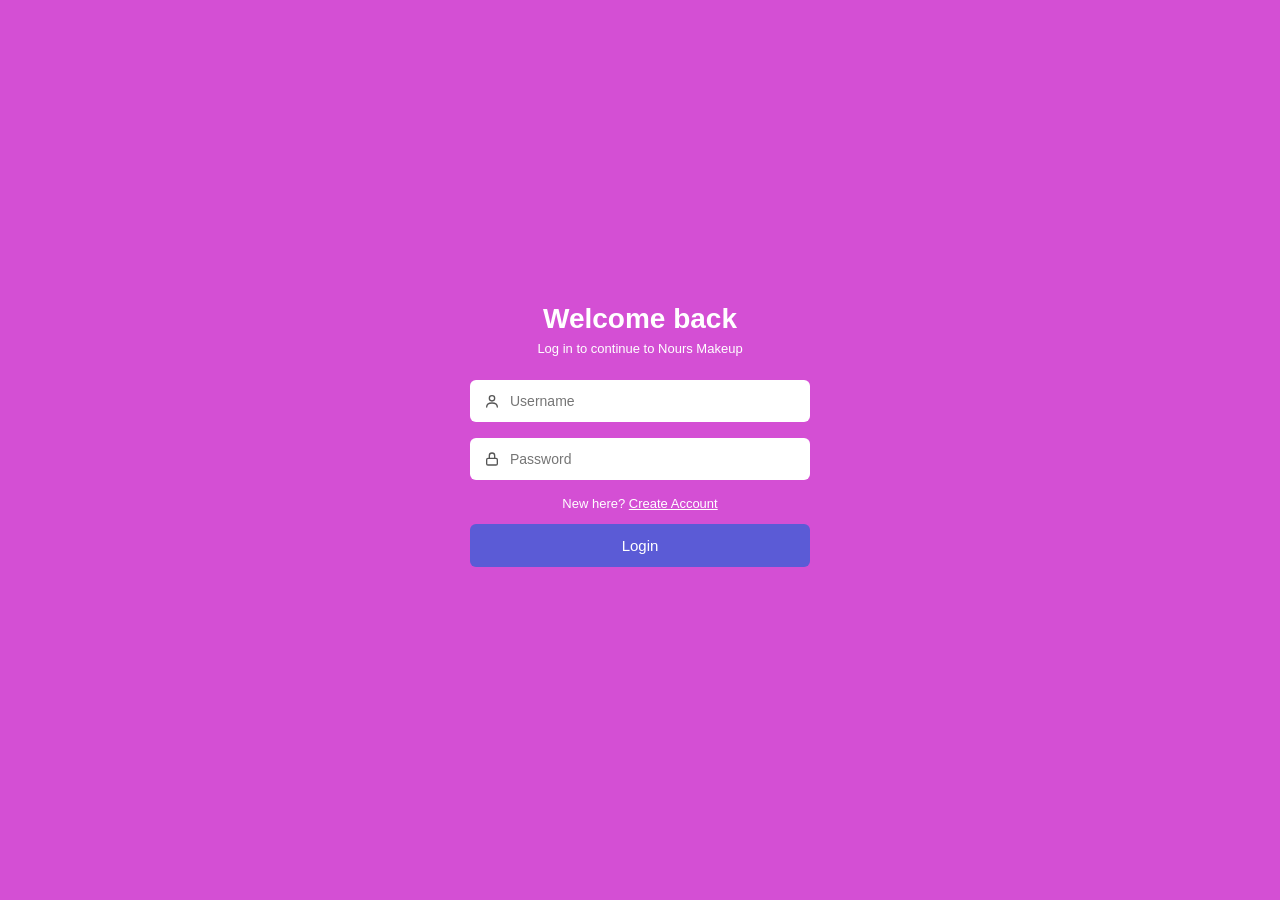
==== login.html @ 4d5de0ab "Add files via upload" ====
<!DOCTYPE html>
<html>
<head>
    <title>Login</title>
    <link rel="stylesheet" href="login.css">
</head>
<body>

    

    <form class="login-box" id="loginForm">
        <h1>Welcome back</h1>
        <p class="sub">Log in to continue to Nours Makeup</p>

        <label></label>
        <div class="field">
            <svg viewBox="0 0 24 24" width="16" height="16" fill="none" stroke="currentColor" stroke-width="2" stroke-linecap="round" stroke-linejoin="round">
                <circle cx="12" cy="8" r="4"/>
                <path d="M4 21c0-4 4-6 8-6s8 2 8 6"/>
            </svg>
            <input type="text" id="username" placeholder="Username" required>
        </div>

        <label></label>
        <div class="field">
            <svg viewBox="0 0 24 24" width="16" height="16" fill="none" stroke="currentColor" stroke-width="2" stroke-linecap="round" stroke-linejoin="round">
                <rect x="4" y="11" width="16" height="10" rx="2"/>
                <path d="M8 11V7a4 4 0 0 1 8 0v4"/>
            </svg>
            <input type="password" id="password" placeholder="Password" required>
        </div>
<p style="margin-top:14px; font-size:13px;">
    New here? <a href="register.html" style="color:white;">Create Account</a>
</p>
        <button type="submit">Login</button>
        <p class="error" id="error"></p>
    </form>



    
    <script src="login.js"></script>
</body>
</html>
---- login.css ----
* {
    box-sizing: border-box;
}

body {
    margin: 0;
    min-height: 100vh;
    display: flex;
    justify-content: center;
    align-items: center;
    gap: 40px;
    background: rgb(212, 79, 212);
    font-family: Arial, sans-serif;
    overflow: hidden;
}

.character {
    width: 200px;
    font-size: 140px;
    text-align: center;
    animation: float 3s ease-in-out infinite;
}

@keyframes float {
    0%, 100% { transform: translateY(0); }
    50%      { transform: translateY(-15px); }
}

@keyframes slideUp {
    from { opacity: 0; transform: translateY(30px); }
    to   { opacity: 1; transform: translateY(0); }
}


.login-box {
    width: 340px;
    color: white;
    text-align: center;
}

.login-box h1 {
    margin: 0 0 6px;
    font-size: 28px;
}

.sub {
    margin: 0 0 24px;
    font-size: 13px;
    opacity: 0.9;
}

.login-box label {
    display: block;
    margin-bottom: 6px;
    font-size: 13px;
}

.field {
    display: flex;
    align-items: center;
    gap: 10px;
    background: white;
    color: #555;
    padding: 0 14px;
    border-radius: 6px;
    margin-bottom: 16px;
    transition: box-shadow 0.2s;
}

.field:focus-within {
    box-shadow: 0 0 0 3px rgba(255, 255, 255, 0.5);
}

.field input {
    flex: 1;
    border: none;
    outline: none;
    padding: 13px 0;
    font-size: 14px;
    background: transparent;
}

.login-box button {
    width: 100%;
    padding: 13px;
    border: none;
    border-radius: 6px;
    background: #5b5bd6;
    color: white;
    font-size: 15px;
    cursor: pointer;
    transition: background 0.2s;
}

.login-box button:hover {
    background: #4a4ac4;
    animation: none;
    opacity: 1;
    transform: translateY(-2px);
}

.error {
    margin: 12px 0 0;
    font-size: 14px;
    color: #fff;
    min-height: 18px;
}

/* Stagger: كل عنصر بيدخل بعد اللي قبله */
.login-box > * {
    opacity: 0;
    animation: slideUp 0.6s ease-out forwards;
}

.login-box > *:nth-child(1) { animation-delay: 0.1s; }   /* العنوان */
.login-box > *:nth-child(2) { animation-delay: 0.25s; }  /* الوصف */
.login-box > *:nth-child(3) { animation-delay: 0.4s; }   /* label الأول */
.login-box > *:nth-child(4) { animation-delay: 0.55s; }  /* حقل الـ username */
.login-box > *:nth-child(5) { animation-delay: 0.7s; }   /* label التاني */
.login-box > *:nth-child(6) { animation-delay: 0.85s; }  /* حقل الـ password */
.login-box > *:nth-child(7) { animation-delay: 1s; }     /* الزرار */
.login-box > *:nth-child(8) { animation-delay: 1.15s; }  /* رسالة الخطأ */


@media (max-width: 700px) {
    .character { display: none; }
}

Makeup {
   background-color: yellow;
   boarder: 2px solid;
   padding: 5px;

}
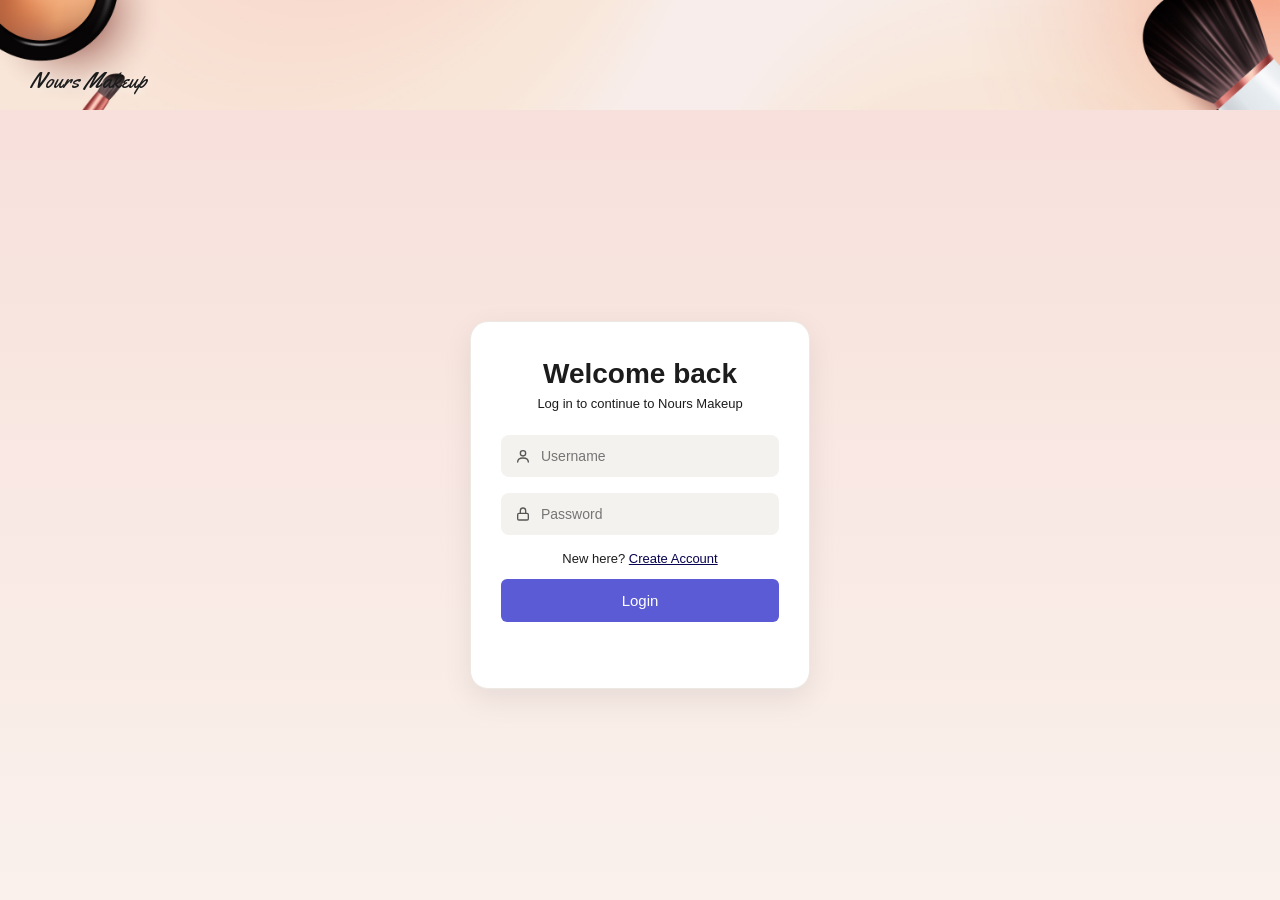
==== commit 372e65e1: "Add files via upload" ====
--- a/login.html
+++ b/login.html
@@ -3,11 +3,16 @@
 <head>
     <title>Login</title>
     <link rel="stylesheet" href="login.css">
+    <link href="https://fonts.googleapis.com/css2?family=Yellowtail&display=swap" rel="stylesheet">
 </head>
 <body>
 
-    
+    <div class="login-hero">
+        <img src="images/cocooo.jpg" alt="Nours Makeup">
+        <div class="hero-text">Nours Makeup</div>
+    </div>
 
+    <div class="login-box-wrap">
     <form class="login-box" id="loginForm">
         <h1>Welcome back</h1>
         <p class="sub">Log in to continue to Nours Makeup</p>
@@ -30,15 +35,13 @@
             <input type="password" id="password" placeholder="Password" required>
         </div>
 <p style="margin-top:14px; font-size:13px;">
-    New here? <a href="register.html" style="color:white;">Create Account</a>
+    New here? <a href="register.html" style="color:rgb(8, 3, 80);">Create Account</a>
 </p>
         <button type="submit">Login</button>
         <p class="error" id="error"></p>
     </form>
+    </div>
 
-
-
-    
     <script src="login.js"></script>
 </body>
 </html>
--- a/login.css
+++ b/login.css
@@ -6,12 +6,42 @@
     margin: 0;
     min-height: 100vh;
     display: flex;
-    justify-content: center;
+    flex-direction: column;
     align-items: center;
-    gap: 40px;
-    background: rgb(212, 79, 212);
+    background: linear-gradient(180deg, #f7ded9 0%, #faf1ec 100%);
     font-family: Arial, sans-serif;
     overflow: hidden;
+}
+
+.login-hero {
+    width: 100%;
+    height: 110px;
+    position: relative;
+    overflow: hidden;
+    flex-shrink: 0;
+}
+.login-hero img {
+    width: 100%;
+    height: 100%;
+    object-fit: cover;
+    display: block;
+}
+.login-hero .hero-text {
+    position: absolute;
+    left: 30px;
+    bottom: 14px;
+    color: #1c1c1c;
+    font-family: 'Yellowtail', cursive;
+    font-size: 22px;
+    text-shadow: 0 2px 10px rgba(255,255,255,0.6);
+}
+
+.login-box-wrap {
+    flex: 1;
+    display: flex;
+    align-items: center;
+    justify-content: center;
+    width: 100%;
 }
 
 .character {
@@ -31,11 +61,15 @@
     to   { opacity: 1; transform: translateY(0); }
 }
 
-
 .login-box {
     width: 340px;
-    color: white;
+    color: #1c1c1c;
     text-align: center;
+    background: #ffffff;
+    border-radius: 18px;
+    padding: 36px 30px;
+    box-shadow: 0 10px 30px rgba(0,0,0,0.08);
+    border: 1px solid #ece8e2;
 }
 
 .login-box h1 {
@@ -59,10 +93,10 @@
     display: flex;
     align-items: center;
     gap: 10px;
-    background: white;
+    background: #f4f2ee;
     color: #555;
     padding: 0 14px;
-    border-radius: 6px;
+    border-radius: 8px;
     margin-bottom: 16px;
     transition: box-shadow 0.2s;
 }
@@ -102,33 +136,24 @@
 .error {
     margin: 12px 0 0;
     font-size: 14px;
-    color: #fff;
+    color: #c0392b;
     min-height: 18px;
 }
 
-/* Stagger: كل عنصر بيدخل بعد اللي قبله */
 .login-box > * {
     opacity: 0;
     animation: slideUp 0.6s ease-out forwards;
 }
 
-.login-box > *:nth-child(1) { animation-delay: 0.1s; }   /* العنوان */
-.login-box > *:nth-child(2) { animation-delay: 0.25s; }  /* الوصف */
-.login-box > *:nth-child(3) { animation-delay: 0.4s; }   /* label الأول */
-.login-box > *:nth-child(4) { animation-delay: 0.55s; }  /* حقل الـ username */
-.login-box > *:nth-child(5) { animation-delay: 0.7s; }   /* label التاني */
-.login-box > *:nth-child(6) { animation-delay: 0.85s; }  /* حقل الـ password */
-.login-box > *:nth-child(7) { animation-delay: 1s; }     /* الزرار */
-.login-box > *:nth-child(8) { animation-delay: 1.15s; }  /* رسالة الخطأ */
-
+.login-box > *:nth-child(1) { animation-delay: 0.1s; }
+.login-box > *:nth-child(2) { animation-delay: 0.25s; }
+.login-box > *:nth-child(3) { animation-delay: 0.4s; }
+.login-box > *:nth-child(4) { animation-delay: 0.55s; }
+.login-box > *:nth-child(5) { animation-delay: 0.7s; }
+.login-box > *:nth-child(6) { animation-delay: 0.85s; }
+.login-box > *:nth-child(7) { animation-delay: 1s; }
+.login-box > *:nth-child(8) { animation-delay: 1.15s; }
 
 @media (max-width: 700px) {
     .character { display: none; }
-}
-
-Makeup {
-   background-color: yellow;
-   boarder: 2px solid;
-   padding: 5px;
-
 }
